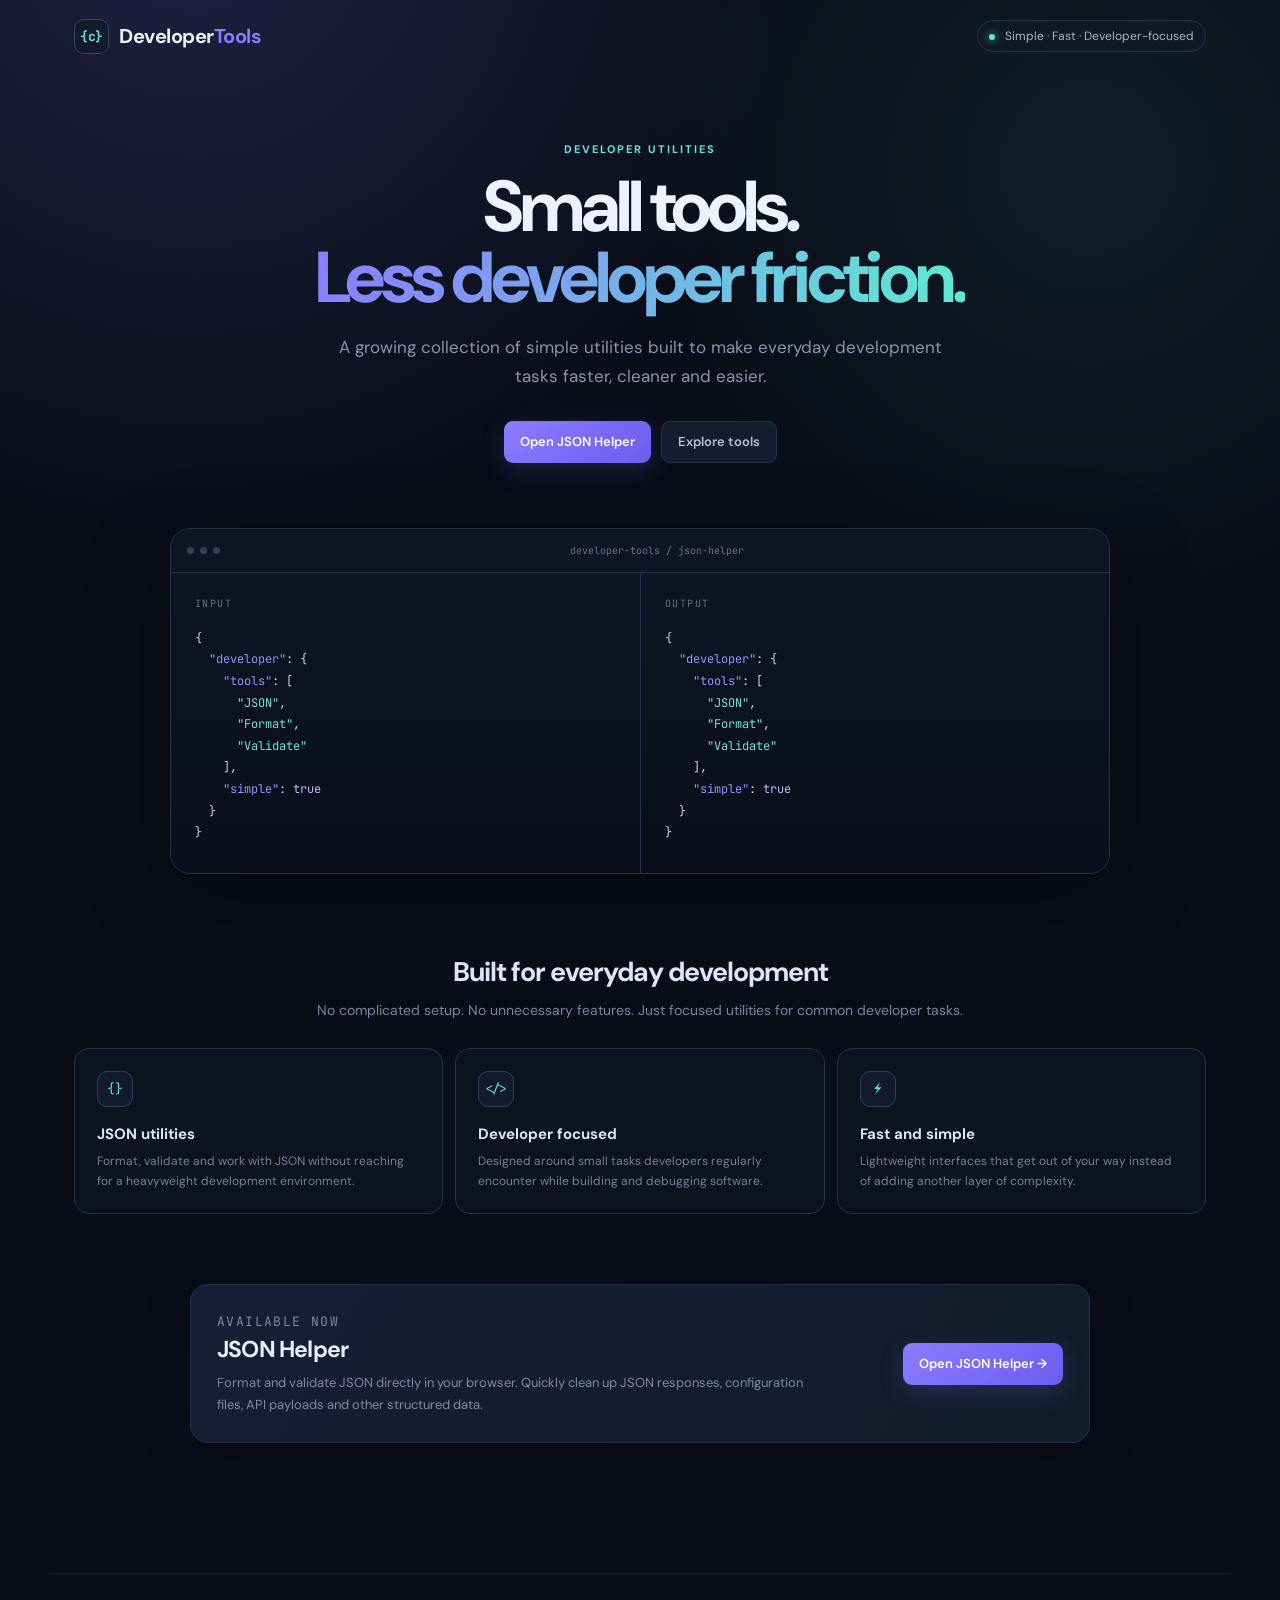
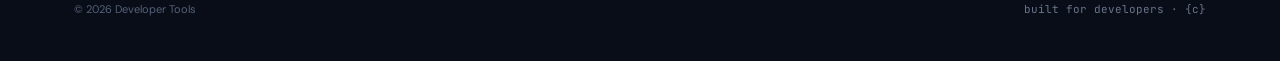
==== index.html @ 67ba83e6 "first commit for basic view with CTA to json helper" ====
<!DOCTYPE html>
<html lang="en">
<head>
  <meta charset="UTF-8">

  <meta name="viewport" content="width=device-width, initial-scale=1.0">

  <title>Developer Tools — Simple Tools for Developers</title>

  <meta
    name="description"
    content="A collection of simple, fast and privacy-friendly developer tools. Explore JSON Helper and other useful utilities."
  >

  <link rel="preconnect" href="https://fonts.googleapis.com">
  <link rel="preconnect" href="https://fonts.gstatic.com" crossorigin>

  <link
    href="https://fonts.googleapis.com/css2?family=DM+Sans:wght@400;500;600;700&family=JetBrains+Mono:wght@400;500&display=swap"
    rel="stylesheet"
  >

  <style>
    :root{
      --bg:#090d18;
      --surface:#111827;
      --surface2:#0d1423;
      --border:#263148;

      --text:#edf2ff;
      --muted:#8995ad;

      --accent:#8b7cff;
      --accent2:#5eead4;

      --shadow:0 24px 80px rgba(0,0,0,.34);
    }

    *{
      box-sizing:border-box;
    }

    html{
      scroll-behavior:smooth;
    }

    body{
      min-height:100vh;
      margin:0;

      background:
        radial-gradient(
          circle at 15% -5%,
          rgba(139,124,255,.18),
          transparent 30%
        ),
        radial-gradient(
          circle at 85% 10%,
          rgba(94,234,212,.08),
          transparent 24%
        ),
        var(--bg);

      color:var(--text);
      font-family:"DM Sans",system-ui,sans-serif;
    }

    a{
      color:inherit;
    }

    .site-header{
      height:72px;
      max-width:1180px;
      margin:auto;
      padding:0 24px;

      display:flex;
      align-items:center;
      justify-content:space-between;
    }

    .brand{
      display:flex;
      align-items:center;
      gap:10px;

      color:var(--text);
      text-decoration:none;

      font-weight:700;
      font-size:20px;
      letter-spacing:-.5px;
    }

    .brand-mark{
      width:35px;
      height:35px;

      display:grid;
      place-items:center;

      border:1px solid #3b4660;
      border-radius:10px;

      color:var(--accent2);
      background:#121a2b;

      font-family:"JetBrains Mono",monospace;
      font-size:13px;
    }

    .brand-accent{
      color:var(--accent);
    }

    .privacy-pill{
      font-size:12px;
      color:#a9b3c7;

      border:1px solid var(--border);
      border-radius:999px;

      padding:7px 11px;

      background:rgba(17,24,39,.6);
    }

    .dot{
      display:inline-block;

      width:6px;
      height:6px;

      background:var(--accent2);
      border-radius:50%;

      margin-right:7px;

      box-shadow:0 0 10px var(--accent2);
    }

    .container{
      max-width:1180px;
      margin:auto;
      padding:70px 24px 50px;
    }

    /* HERO */

    .hero{
      max-width:820px;
      margin:0 auto;
      text-align:center;
    }

    .eyebrow{
      margin:0 0 16px;

      color:var(--accent2);

      font-size:11px;
      font-weight:700;

      letter-spacing:2px;
      text-transform:uppercase;
    }

    h1{
      margin:0;

      font-size:clamp(42px,7vw,72px);
      line-height:.98;

      letter-spacing:-4px;
      font-weight:700;
    }

    h1 span{
      background:
        linear-gradient(
          100deg,
          var(--accent),
          var(--accent2)
        );

      -webkit-background-clip:text;
      background-clip:text;
      color:transparent;
    }

    .hero-copy{
      max-width:650px;
      margin:20px auto 0;

      color:var(--muted);

      font-size:17px;
      line-height:1.7;
    }

    .hero-actions{
      display:flex;
      justify-content:center;
      gap:10px;

      margin-top:30px;
    }

    .primary-btn,
    .secondary-btn{
      min-height:42px;

      display:inline-flex;
      align-items:center;
      justify-content:center;

      padding:0 16px;

      border-radius:9px;

      text-decoration:none;

      font-size:13px;
      font-weight:600;
    }

    .primary-btn{
      border:0;

      background:
        linear-gradient(
          135deg,
          var(--accent),
          #6e5cf0
        );

      color:#fff;

      box-shadow:
        0 8px 24px rgba(139,124,255,.18);

      transition:
        transform .15s ease,
        filter .15s ease;
    }

    .primary-btn:hover{
      filter:brightness(1.08);
      transform:translateY(-1px);
    }

    .secondary-btn{
      border:1px solid var(--border);
      background:#141d2f;
      color:#b8c1d3;
    }

    .secondary-btn:hover{
      background:#1a253a;
      color:var(--text);
    }

    /* TOOL PREVIEW */

    .preview{
      max-width:940px;
      margin:65px auto 0;

      background:rgba(17,24,39,.88);

      border:1px solid var(--border);
      border-radius:20px;

      overflow:hidden;

      box-shadow:var(--shadow);

      backdrop-filter:blur(12px);
    }

    .window-bar{
      height:44px;

      display:flex;
      align-items:center;

      padding:0 16px;

      border-bottom:1px solid var(--border);

      background:#0e1524;
    }

    .window-dots{
      display:flex;
      gap:6px;
    }

    .window-dots span{
      width:7px;
      height:7px;

      border-radius:50%;

      background:#344058;
    }

    .window-title{
      margin:auto;

      color:#67748d;

      font-family:"JetBrains Mono",monospace;
      font-size:10px;
    }

    .preview-body{
      display:grid;
      grid-template-columns:1fr 1fr;

      min-height:300px;
    }

    .code-panel{
      padding:24px;

      background:
        linear-gradient(
          180deg,
          rgba(13,20,35,.96),
          rgba(9,14,25,.96)
        );
    }

    .code-panel + .code-panel{
      border-left:1px solid var(--border);
    }

    .panel-label{
      margin-bottom:18px;

      color:#66738b;

      font-family:"JetBrains Mono",monospace;
      font-size:10px;

      text-transform:uppercase;
      letter-spacing:1.4px;
    }

    pre{
      margin:0;

      color:#cbd5e8;

      font-family:"JetBrains Mono",monospace;
      font-size:12px;
      line-height:1.8;

      white-space:pre-wrap;
    }

    .syntax-key{
      color:#9b8fff;
    }

    .syntax-string{
      color:#72e6d3;
    }

    .syntax-number{
      color:#c5baff;
    }

    /* FEATURES */

    .section-heading{
      max-width:700px;
      margin:80px auto 25px;

      text-align:center;
    }

    .section-heading h2{
      margin:0;

      color:#dfe6f5;

      font-size:27px;
      letter-spacing:-1px;
    }

    .section-heading p{
      margin:10px 0 0;

      color:#78859d;

      font-size:14px;
      line-height:1.7;
    }

    .features{
      display:grid;
      grid-template-columns:repeat(3,1fr);

      gap:12px;
    }

    .feature{
      padding:22px;

      border:1px solid var(--border);
      border-radius:15px;

      background:rgba(17,24,39,.48);

      transition:
        transform .15s ease,
        border-color .15s ease,
        background .15s ease;
    }

    .feature:hover{
      transform:translateY(-2px);

      border-color:#35425e;
      background:rgba(17,24,39,.7);
    }

    .feature-icon{
      width:36px;
      height:36px;

      display:grid;
      place-items:center;

      margin-bottom:17px;

      border:1px solid #33405b;
      border-radius:10px;

      color:var(--accent2);
      background:#121a2b;

      font-family:"JetBrains Mono",monospace;
      font-size:13px;
    }

    .feature h3{
      margin:0 0 7px;

      color:#dce4f6;

      font-size:15px;
    }

    .feature p{
      margin:0;

      color:#748198;

      font-size:12px;
      line-height:1.7;
    }

    /* TOOL CARD */

    .tool-section{
      max-width:900px;
      margin:70px auto 0;
    }

    .tool-card{
      display:grid;
      grid-template-columns:1fr auto;
      gap:25px;

      align-items:center;

      padding:26px;

      border:1px solid var(--border);
      border-radius:18px;

      background:
        linear-gradient(
          120deg,
          rgba(139,124,255,.08),
          rgba(94,234,212,.035)
        ),
        rgba(17,24,39,.75);

      box-shadow:0 15px 50px rgba(0,0,0,.18);
    }

    .tool-kicker{
      margin:0 0 8px;

      color:var(--accent2);

      font-family:"JetBrains Mono",monospace;
      font-size:10px;

      letter-spacing:1.4px;
      text-transform:uppercase;
    }

    .tool-card h2{
      margin:0 0 8px;

      color:#e8edfa;

      font-size:23px;
      letter-spacing:-.8px;
    }

    .tool-card p{
      max-width:600px;

      margin:0;

      color:#7e8aa2;

      font-size:13px;
      line-height:1.7;
    }

    .tool-link{
      white-space:nowrap;
    }

    /* FOOTER */

    .footer{
      max-width:1180px;

      margin:80px auto 0;
      padding:28px 24px 45px;

      display:flex;
      justify-content:space-between;

      border-top:1px solid #161f30;

      color:#56627a;

      font-size:11px;
    }

    .footer-code{
      color:#69758c;

      font-family:"JetBrains Mono",monospace;
    }

    /* MOBILE */

    @media(max-width:760px){

      .site-header{
        height:64px;
        padding:0 16px;
      }

      .privacy-pill{
        display:none;
      }

      .container{
        padding:48px 16px 30px;
      }

      h1{
        letter-spacing:-2.5px;
      }

      .hero-copy{
        font-size:15px;
      }

      .hero-actions{
        flex-direction:column;

        max-width:280px;

        margin-left:auto;
        margin-right:auto;
      }

      .preview{
        margin-top:45px;
      }

      .preview-body{
        grid-template-columns:1fr;
      }

      .code-panel + .code-panel{
        border-left:0;
        border-top:1px solid var(--border);
      }

      .features{
        grid-template-columns:1fr;
      }

      .tool-card{
        grid-template-columns:1fr;
      }

      .tool-link{
        width:100%;
      }

      .tool-link .primary-btn{
        width:100%;
      }

      .footer{
        padding:24px 16px;
        gap:10px;

        flex-direction:column;
      }
    }
  </style>
</head>

<body>

  <header class="site-header">

    <a class="brand" href="/">
      <span class="brand-mark">{c}</span>
      <span>Developer<span class="brand-accent">Tools</span></span>
    </a>

    <div class="privacy-pill">
      <span class="dot"></span>
      Simple · Fast · Developer-focused
    </div>

  </header>


  <main class="container">

    <!-- HERO -->

    <section class="hero">

      <p class="eyebrow">
        Developer utilities
      </p>

      <h1>
        Small tools.<br>
        <span>Less developer friction.</span>
      </h1>

      <p class="hero-copy">
        A growing collection of simple utilities built to make everyday
        development tasks faster, cleaner and easier.
      </p>

      <div class="hero-actions">

        <a
          class="primary-btn"
          href="/json-helper"
        >
          Open JSON Helper
        </a>

        <a
          class="secondary-btn"
          href="#tools"
        >
          Explore tools
        </a>

      </div>

    </section>


    <!-- VISUAL PREVIEW -->

    <section class="preview" aria-label="Developer tool preview">

      <div class="window-bar">

        <div class="window-dots">
          <span></span>
          <span></span>
          <span></span>
        </div>

        <div class="window-title">
          developer-tools / json-helper
        </div>

      </div>

      <div class="preview-body">

        <div class="code-panel">

          <div class="panel-label">
            Input
          </div>

          <pre>{
  <span class="syntax-key">"developer"</span>: {
    <span class="syntax-key">"tools"</span>: [
      <span class="syntax-string">"JSON"</span>,
      <span class="syntax-string">"Format"</span>,
      <span class="syntax-string">"Validate"</span>
    ],
    <span class="syntax-key">"simple"</span>: <span class="syntax-number">true</span>
  }
}</pre>

        </div>


        <div class="code-panel">

          <div class="panel-label">
            Output
          </div>

          <pre>{
  <span class="syntax-key">"developer"</span>: {
    <span class="syntax-key">"tools"</span>: [
      <span class="syntax-string">"JSON"</span>,
      <span class="syntax-string">"Format"</span>,
      <span class="syntax-string">"Validate"</span>
    ],
    <span class="syntax-key">"simple"</span>: <span class="syntax-number">true</span>
  }
}</pre>

        </div>

      </div>

    </section>


    <!-- FEATURES -->

    <section id="tools">

      <div class="section-heading">

        <h2>
          Built for everyday development
        </h2>

        <p>
          No complicated setup. No unnecessary features.
          Just focused utilities for common developer tasks.
        </p>

      </div>


      <div class="features">

        <article class="feature">

          <div class="feature-icon">
            {}
          </div>

          <h3>
            JSON utilities
          </h3>

          <p>
            Format, validate and work with JSON without reaching
            for a heavyweight development environment.
          </p>

        </article>


        <article class="feature">

          <div class="feature-icon">
            &lt;/&gt;
          </div>

          <h3>
            Developer focused
          </h3>

          <p>
            Designed around small tasks developers regularly
            encounter while building and debugging software.
          </p>

        </article>


        <article class="feature">

          <div class="feature-icon">
            ⚡
          </div>

          <h3>
            Fast and simple
          </h3>

          <p>
            Lightweight interfaces that get out of your way
            instead of adding another layer of complexity.
          </p>

        </article>

      </div>

    </section>


    <!-- JSON HELPER -->

    <section class="tool-section">

      <div class="tool-card">

        <div>

          <p class="tool-kicker">
            Available now
          </p>

          <h2>
            JSON Helper
          </h2>

          <p>
            Format and validate JSON directly in your browser.
            Quickly clean up JSON responses, configuration files,
            API payloads and other structured data.
          </p>

        </div>


        <div class="tool-link">

          <a
            class="primary-btn"
            href="/json-helper"
          >
            Open JSON Helper →
          </a>

        </div>

      </div>

    </section>

  </main>


  <footer class="footer">

    <span>
      © 2026 Developer Tools
    </span>

    <span class="footer-code">
      built for developers · {c}
    </span>

  </footer>

</body>
</html>
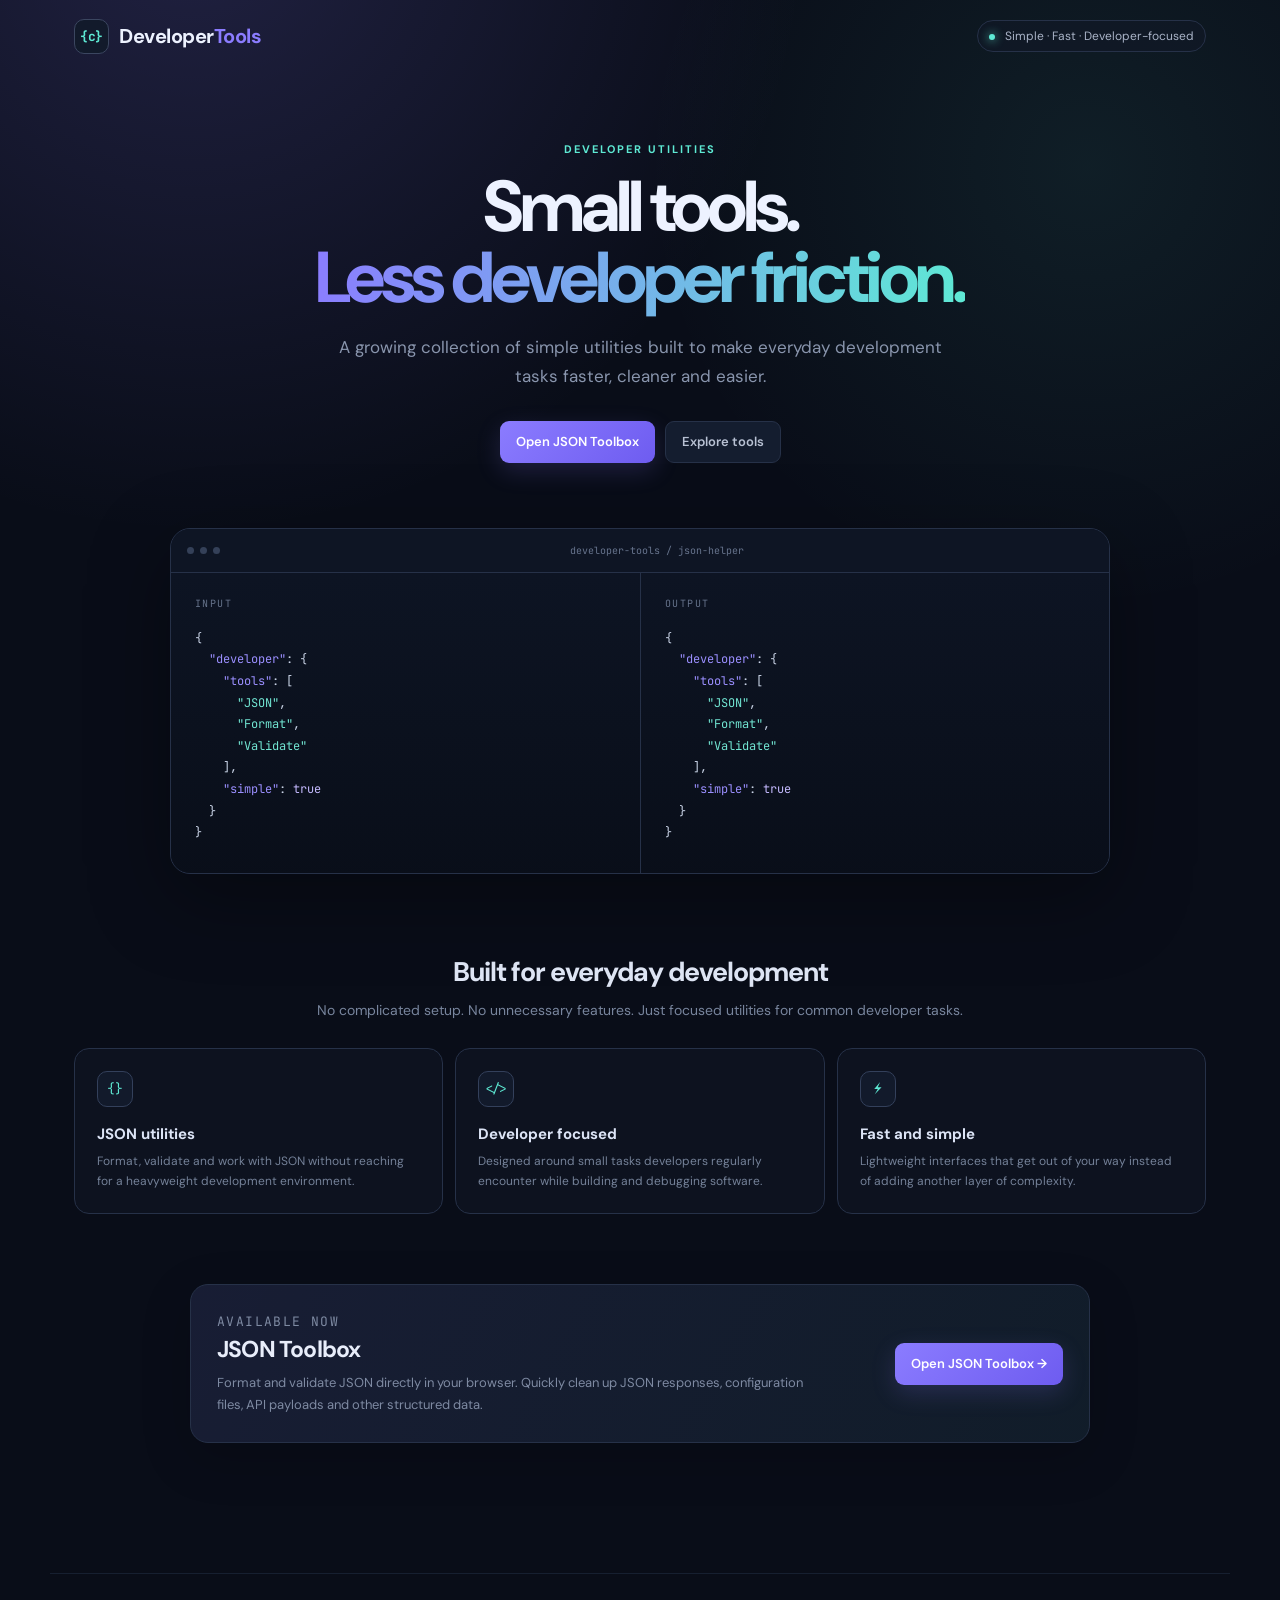
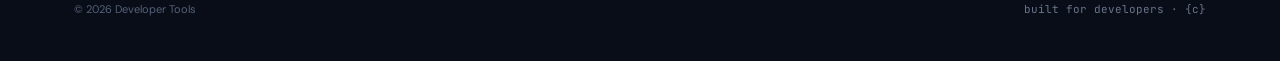
==== commit 77b065c5: "Fixed hyperlinks to json toolbox" ====
--- a/index.html
+++ b/index.html
@@ -9,7 +9,7 @@
 
   <meta
     name="description"
-    content="A collection of simple, fast and privacy-friendly developer tools. Explore JSON Helper and other useful utilities."
+    content="A collection of simple, fast and privacy-friendly developer tools. Explore JSON Toolbox and other useful utilities."
   >
 
   <link rel="preconnect" href="https://fonts.googleapis.com">
@@ -668,9 +668,9 @@
 
         <a
           class="primary-btn"
-          href="/json-helper"
+          href="/json-toolbox/"
         >
-          Open JSON Helper
+          Open JSON Toolbox
         </a>
 
         <a
@@ -827,7 +827,7 @@
     </section>
 
 
-    <!-- JSON HELPER -->
+    <!-- JSON Toolbox -->
 
     <section class="tool-section">
 
@@ -840,7 +840,7 @@
           </p>
 
           <h2>
-            JSON Helper
+            JSON Toolbox
           </h2>
 
           <p>
@@ -856,9 +856,9 @@
 
           <a
             class="primary-btn"
-            href="/json-helper"
+            href="/json-toolbox/"
           >
-            Open JSON Helper →
+            Open JSON Toolbox →
           </a>
 
         </div>
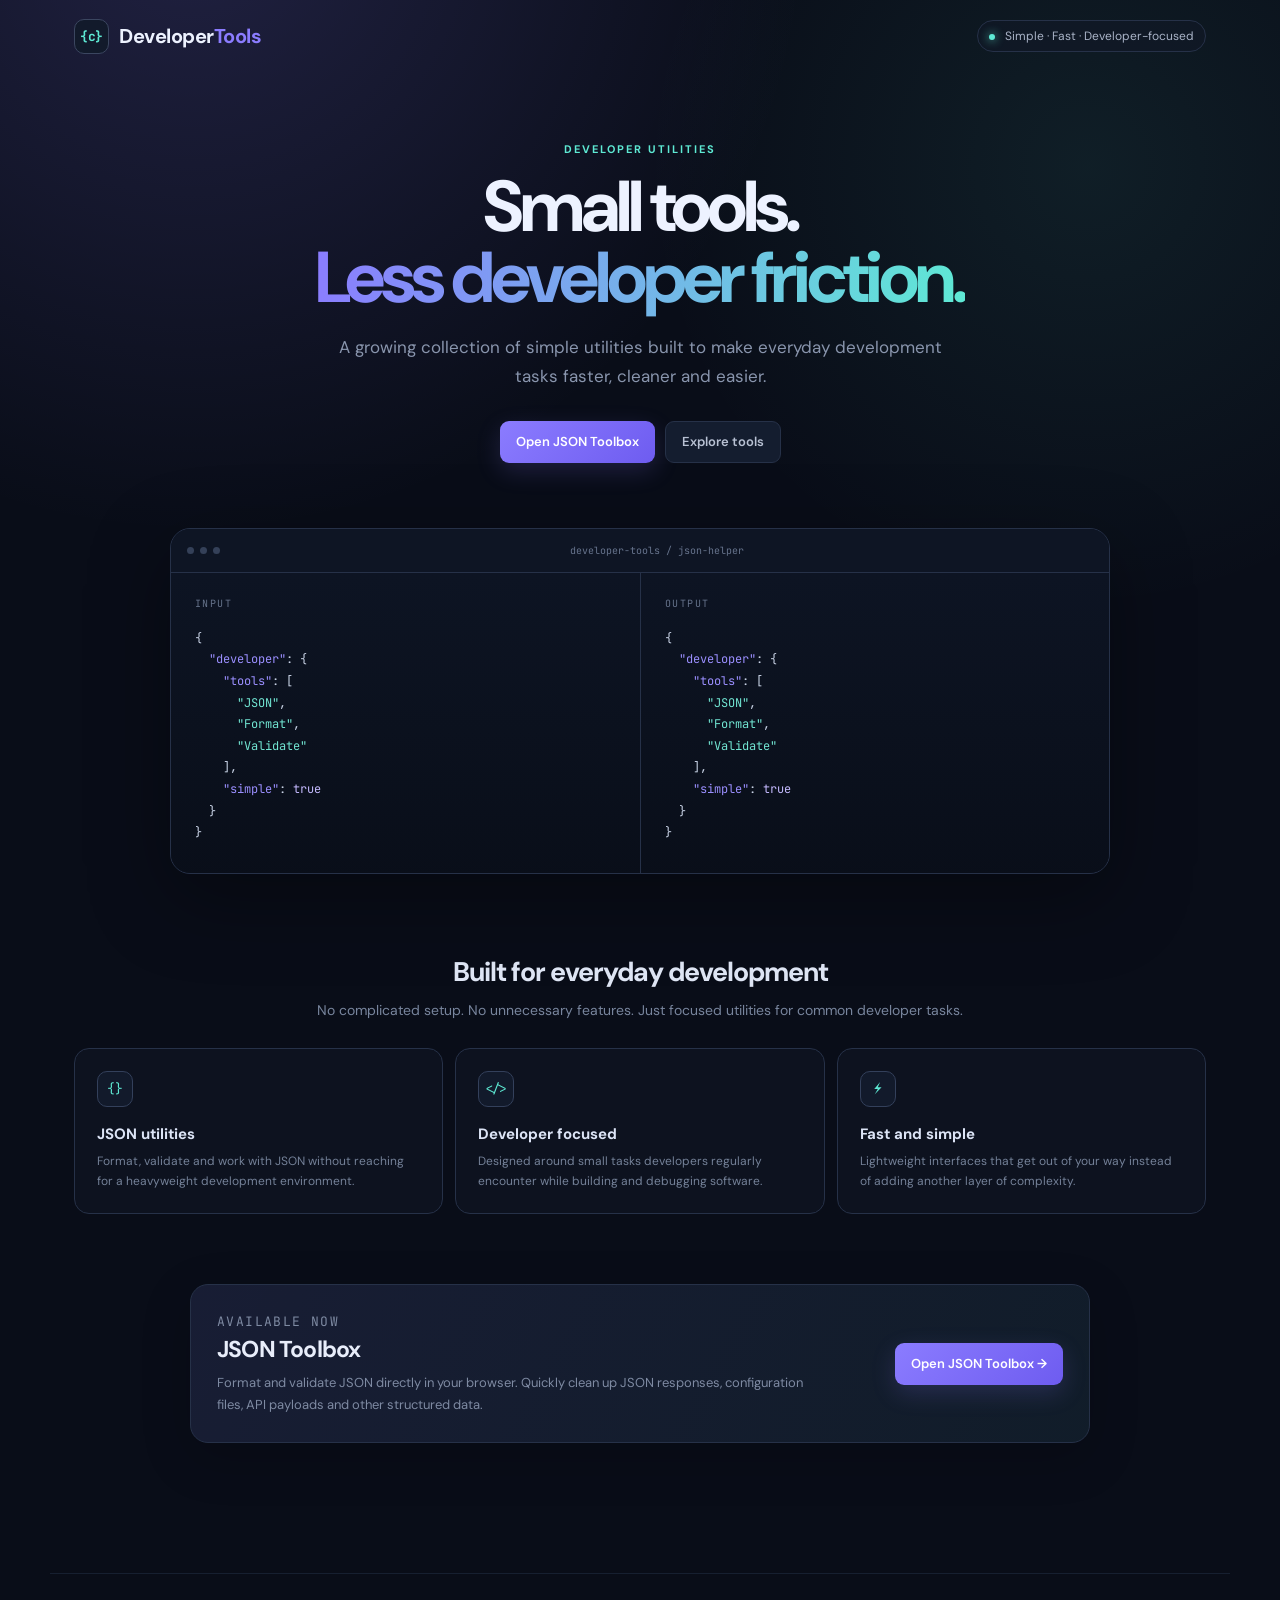
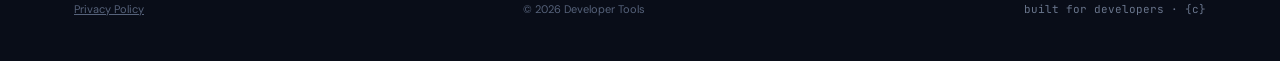
==== commit c0b798e5: "Added hyperlink to privacy policy" ====
--- a/index.html
+++ b/index.html
@@ -873,6 +873,10 @@
   <footer class="footer">
 
     <span>
+     <a href="privacy.html">Privacy Policy</a>
+    </span>
+
+    <span>
       © 2026 Developer Tools
     </span>
 
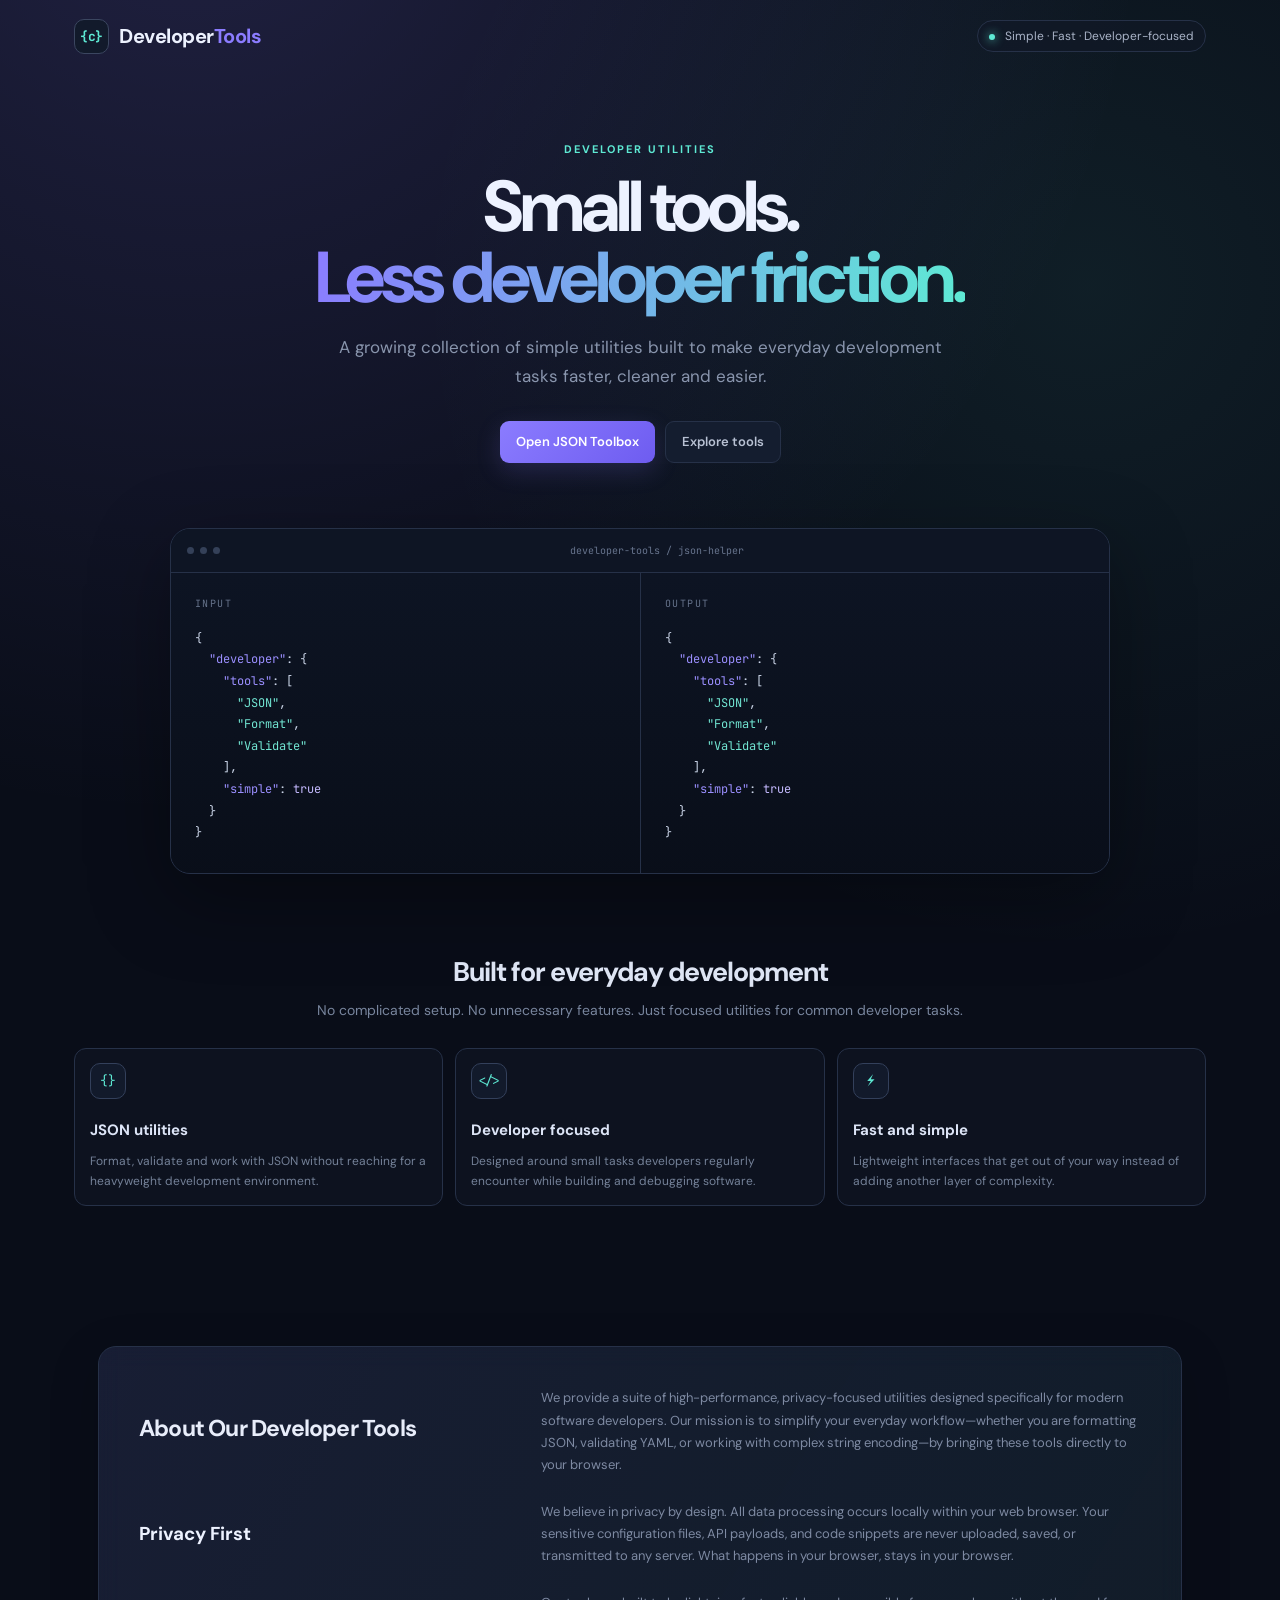
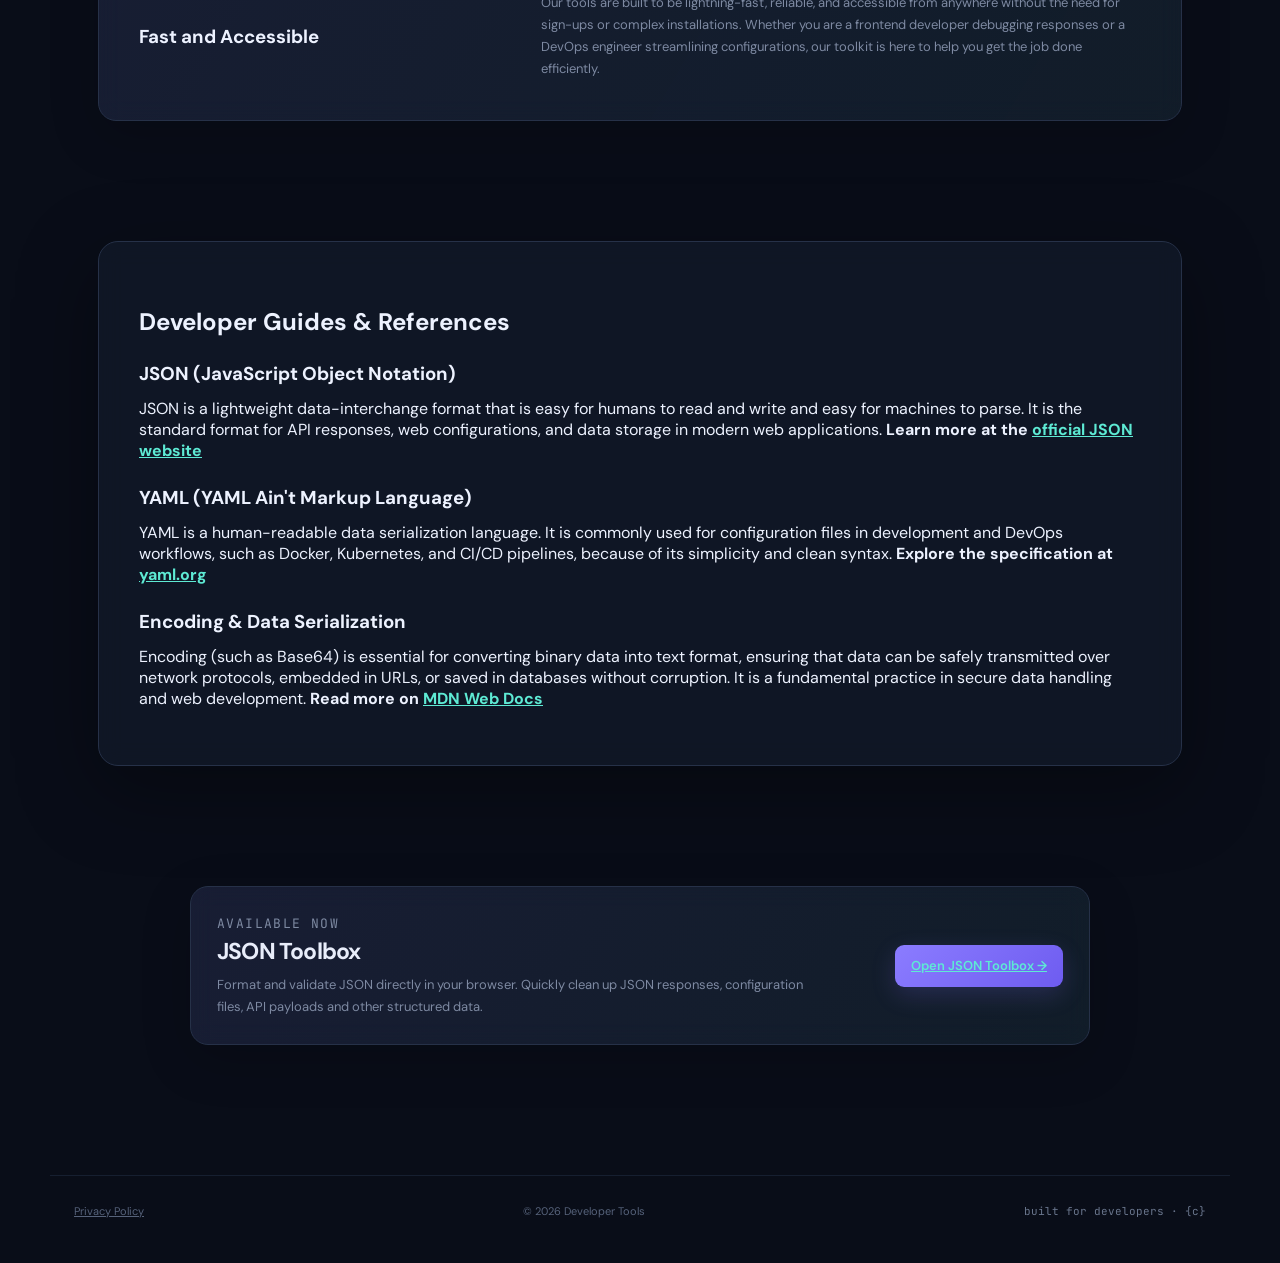
==== commit 32f98410: "Added contents for seo, ads and removed inline styling in index.html" ====
--- a/index.html
+++ b/index.html
@@ -4,14 +4,16 @@
   <meta charset="UTF-8">
 
   <meta name="viewport" content="width=device-width, initial-scale=1.0">
-
+  <meta name="google-site-verification" content="wK2VO8M2ExVFWTaGRNxFOr9ng3STpqkDuMa8l0asKkA" />
+  <!-- Google AdSense -->
+  <script async src="https://pagead2.googlesyndication.com/pagead/js/adsbygoogle.js?client=ca-pub-XXXXXXXXXXXXXXXX" crossorigin="anonymous"></script>
   <title>Developer Tools — Simple Tools for Developers</title>
 
   <meta
     name="description"
     content="A collection of simple, fast and privacy-friendly developer tools. Explore JSON Toolbox and other useful utilities."
   >
-
+  <link rel="icon" href="favicon.svg" type="image/svg+xml">
   <link rel="preconnect" href="https://fonts.googleapis.com">
   <link rel="preconnect" href="https://fonts.gstatic.com" crossorigin>
 
@@ -20,611 +22,7 @@
     rel="stylesheet"
   >
 
-  <style>
-    :root{
-      --bg:#090d18;
-      --surface:#111827;
-      --surface2:#0d1423;
-      --border:#263148;
-
-      --text:#edf2ff;
-      --muted:#8995ad;
-
-      --accent:#8b7cff;
-      --accent2:#5eead4;
-
-      --shadow:0 24px 80px rgba(0,0,0,.34);
-    }
-
-    *{
-      box-sizing:border-box;
-    }
-
-    html{
-      scroll-behavior:smooth;
-    }
-
-    body{
-      min-height:100vh;
-      margin:0;
-
-      background:
-        radial-gradient(
-          circle at 15% -5%,
-          rgba(139,124,255,.18),
-          transparent 30%
-        ),
-        radial-gradient(
-          circle at 85% 10%,
-          rgba(94,234,212,.08),
-          transparent 24%
-        ),
-        var(--bg);
-
-      color:var(--text);
-      font-family:"DM Sans",system-ui,sans-serif;
-    }
-
-    a{
-      color:inherit;
-    }
-
-    .site-header{
-      height:72px;
-      max-width:1180px;
-      margin:auto;
-      padding:0 24px;
-
-      display:flex;
-      align-items:center;
-      justify-content:space-between;
-    }
-
-    .brand{
-      display:flex;
-      align-items:center;
-      gap:10px;
-
-      color:var(--text);
-      text-decoration:none;
-
-      font-weight:700;
-      font-size:20px;
-      letter-spacing:-.5px;
-    }
-
-    .brand-mark{
-      width:35px;
-      height:35px;
-
-      display:grid;
-      place-items:center;
-
-      border:1px solid #3b4660;
-      border-radius:10px;
-
-      color:var(--accent2);
-      background:#121a2b;
-
-      font-family:"JetBrains Mono",monospace;
-      font-size:13px;
-    }
-
-    .brand-accent{
-      color:var(--accent);
-    }
-
-    .privacy-pill{
-      font-size:12px;
-      color:#a9b3c7;
-
-      border:1px solid var(--border);
-      border-radius:999px;
-
-      padding:7px 11px;
-
-      background:rgba(17,24,39,.6);
-    }
-
-    .dot{
-      display:inline-block;
-
-      width:6px;
-      height:6px;
-
-      background:var(--accent2);
-      border-radius:50%;
-
-      margin-right:7px;
-
-      box-shadow:0 0 10px var(--accent2);
-    }
-
-    .container{
-      max-width:1180px;
-      margin:auto;
-      padding:70px 24px 50px;
-    }
-
-    /* HERO */
-
-    .hero{
-      max-width:820px;
-      margin:0 auto;
-      text-align:center;
-    }
-
-    .eyebrow{
-      margin:0 0 16px;
-
-      color:var(--accent2);
-
-      font-size:11px;
-      font-weight:700;
-
-      letter-spacing:2px;
-      text-transform:uppercase;
-    }
-
-    h1{
-      margin:0;
-
-      font-size:clamp(42px,7vw,72px);
-      line-height:.98;
-
-      letter-spacing:-4px;
-      font-weight:700;
-    }
-
-    h1 span{
-      background:
-        linear-gradient(
-          100deg,
-          var(--accent),
-          var(--accent2)
-        );
-
-      -webkit-background-clip:text;
-      background-clip:text;
-      color:transparent;
-    }
-
-    .hero-copy{
-      max-width:650px;
-      margin:20px auto 0;
-
-      color:var(--muted);
-
-      font-size:17px;
-      line-height:1.7;
-    }
-
-    .hero-actions{
-      display:flex;
-      justify-content:center;
-      gap:10px;
-
-      margin-top:30px;
-    }
-
-    .primary-btn,
-    .secondary-btn{
-      min-height:42px;
-
-      display:inline-flex;
-      align-items:center;
-      justify-content:center;
-
-      padding:0 16px;
-
-      border-radius:9px;
-
-      text-decoration:none;
-
-      font-size:13px;
-      font-weight:600;
-    }
-
-    .primary-btn{
-      border:0;
-
-      background:
-        linear-gradient(
-          135deg,
-          var(--accent),
-          #6e5cf0
-        );
-
-      color:#fff;
-
-      box-shadow:
-        0 8px 24px rgba(139,124,255,.18);
-
-      transition:
-        transform .15s ease,
-        filter .15s ease;
-    }
-
-    .primary-btn:hover{
-      filter:brightness(1.08);
-      transform:translateY(-1px);
-    }
-
-    .secondary-btn{
-      border:1px solid var(--border);
-      background:#141d2f;
-      color:#b8c1d3;
-    }
-
-    .secondary-btn:hover{
-      background:#1a253a;
-      color:var(--text);
-    }
-
-    /* TOOL PREVIEW */
-
-    .preview{
-      max-width:940px;
-      margin:65px auto 0;
-
-      background:rgba(17,24,39,.88);
-
-      border:1px solid var(--border);
-      border-radius:20px;
-
-      overflow:hidden;
-
-      box-shadow:var(--shadow);
-
-      backdrop-filter:blur(12px);
-    }
-
-    .window-bar{
-      height:44px;
-
-      display:flex;
-      align-items:center;
-
-      padding:0 16px;
-
-      border-bottom:1px solid var(--border);
-
-      background:#0e1524;
-    }
-
-    .window-dots{
-      display:flex;
-      gap:6px;
-    }
-
-    .window-dots span{
-      width:7px;
-      height:7px;
-
-      border-radius:50%;
-
-      background:#344058;
-    }
-
-    .window-title{
-      margin:auto;
-
-      color:#67748d;
-
-      font-family:"JetBrains Mono",monospace;
-      font-size:10px;
-    }
-
-    .preview-body{
-      display:grid;
-      grid-template-columns:1fr 1fr;
-
-      min-height:300px;
-    }
-
-    .code-panel{
-      padding:24px;
-
-      background:
-        linear-gradient(
-          180deg,
-          rgba(13,20,35,.96),
-          rgba(9,14,25,.96)
-        );
-    }
-
-    .code-panel + .code-panel{
-      border-left:1px solid var(--border);
-    }
-
-    .panel-label{
-      margin-bottom:18px;
-
-      color:#66738b;
-
-      font-family:"JetBrains Mono",monospace;
-      font-size:10px;
-
-      text-transform:uppercase;
-      letter-spacing:1.4px;
-    }
-
-    pre{
-      margin:0;
-
-      color:#cbd5e8;
-
-      font-family:"JetBrains Mono",monospace;
-      font-size:12px;
-      line-height:1.8;
-
-      white-space:pre-wrap;
-    }
-
-    .syntax-key{
-      color:#9b8fff;
-    }
-
-    .syntax-string{
-      color:#72e6d3;
-    }
-
-    .syntax-number{
-      color:#c5baff;
-    }
-
-    /* FEATURES */
-
-    .section-heading{
-      max-width:700px;
-      margin:80px auto 25px;
-
-      text-align:center;
-    }
-
-    .section-heading h2{
-      margin:0;
-
-      color:#dfe6f5;
-
-      font-size:27px;
-      letter-spacing:-1px;
-    }
-
-    .section-heading p{
-      margin:10px 0 0;
-
-      color:#78859d;
-
-      font-size:14px;
-      line-height:1.7;
-    }
-
-    .features{
-      display:grid;
-      grid-template-columns:repeat(3,1fr);
-
-      gap:12px;
-    }
-
-    .feature{
-      padding:22px;
-
-      border:1px solid var(--border);
-      border-radius:15px;
-
-      background:rgba(17,24,39,.48);
-
-      transition:
-        transform .15s ease,
-        border-color .15s ease,
-        background .15s ease;
-    }
-
-    .feature:hover{
-      transform:translateY(-2px);
-
-      border-color:#35425e;
-      background:rgba(17,24,39,.7);
-    }
-
-    .feature-icon{
-      width:36px;
-      height:36px;
-
-      display:grid;
-      place-items:center;
-
-      margin-bottom:17px;
-
-      border:1px solid #33405b;
-      border-radius:10px;
-
-      color:var(--accent2);
-      background:#121a2b;
-
-      font-family:"JetBrains Mono",monospace;
-      font-size:13px;
-    }
-
-    .feature h3{
-      margin:0 0 7px;
-
-      color:#dce4f6;
-
-      font-size:15px;
-    }
-
-    .feature p{
-      margin:0;
-
-      color:#748198;
-
-      font-size:12px;
-      line-height:1.7;
-    }
-
-    /* TOOL CARD */
-
-    .tool-section{
-      max-width:900px;
-      margin:70px auto 0;
-    }
-
-    .tool-card{
-      display:grid;
-      grid-template-columns:1fr auto;
-      gap:25px;
-
-      align-items:center;
-
-      padding:26px;
-
-      border:1px solid var(--border);
-      border-radius:18px;
-
-      background:
-        linear-gradient(
-          120deg,
-          rgba(139,124,255,.08),
-          rgba(94,234,212,.035)
-        ),
-        rgba(17,24,39,.75);
-
-      box-shadow:0 15px 50px rgba(0,0,0,.18);
-    }
-
-    .tool-kicker{
-      margin:0 0 8px;
-
-      color:var(--accent2);
-
-      font-family:"JetBrains Mono",monospace;
-      font-size:10px;
-
-      letter-spacing:1.4px;
-      text-transform:uppercase;
-    }
-
-    .tool-card h2{
-      margin:0 0 8px;
-
-      color:#e8edfa;
-
-      font-size:23px;
-      letter-spacing:-.8px;
-    }
-
-    .tool-card p{
-      max-width:600px;
-
-      margin:0;
-
-      color:#7e8aa2;
-
-      font-size:13px;
-      line-height:1.7;
-    }
-
-    .tool-link{
-      white-space:nowrap;
-    }
-
-    /* FOOTER */
-
-    .footer{
-      max-width:1180px;
-
-      margin:80px auto 0;
-      padding:28px 24px 45px;
-
-      display:flex;
-      justify-content:space-between;
-
-      border-top:1px solid #161f30;
-
-      color:#56627a;
-
-      font-size:11px;
-    }
-
-    .footer-code{
-      color:#69758c;
-
-      font-family:"JetBrains Mono",monospace;
-    }
-
-    /* MOBILE */
-
-    @media(max-width:760px){
-
-      .site-header{
-        height:64px;
-        padding:0 16px;
-      }
-
-      .privacy-pill{
-        display:none;
-      }
-
-      .container{
-        padding:48px 16px 30px;
-      }
-
-      h1{
-        letter-spacing:-2.5px;
-      }
-
-      .hero-copy{
-        font-size:15px;
-      }
-
-      .hero-actions{
-        flex-direction:column;
-
-        max-width:280px;
-
-        margin-left:auto;
-        margin-right:auto;
-      }
-
-      .preview{
-        margin-top:45px;
-      }
-
-      .preview-body{
-        grid-template-columns:1fr;
-      }
-
-      .code-panel + .code-panel{
-        border-left:0;
-        border-top:1px solid var(--border);
-      }
-
-      .features{
-        grid-template-columns:1fr;
-      }
-
-      .tool-card{
-        grid-template-columns:1fr;
-      }
-
-      .tool-link{
-        width:100%;
-      }
-
-      .tool-link .primary-btn{
-        width:100%;
-      }
-
-      .footer{
-        padding:24px 16px;
-        gap:10px;
-
-        flex-direction:column;
-      }
-    }
-  </style>
+  <link rel="stylesheet" href="styles.css">
 </head>
 
 <body>
@@ -826,6 +224,52 @@
 
     </section>
 
+    <section class="container">
+      <div class="tool-card" style="padding: 40px;">
+        <h2>About Our Developer Tools</h2>
+        <p>
+          We provide a suite of high-performance, privacy-focused utilities designed specifically for modern software developers. Our mission is to simplify your everyday workflow—whether you are formatting JSON, validating YAML, or working with complex string encoding—by bringing these tools directly to your browser.
+        </p>
+        
+        <h3>Privacy First</h3>
+        <p>
+          We believe in privacy by design. All data processing occurs locally within your web browser. Your sensitive configuration files, API payloads, and code snippets are never uploaded, saved, or transmitted to any server. What happens in your browser, stays in your browser.
+        </p>
+
+        <h3>Fast and Accessible</h3>
+        <p>
+          Our tools are built to be lightning-fast, reliable, and accessible from anywhere without the need for sign-ups or complex installations. Whether you are a frontend developer debugging responses or a DevOps engineer streamlining configurations, our toolkit is here to help you get the job done efficiently.
+        </p>
+      </div>
+    </section>
+    <!-- GUIDES SECTION -->
+    <section class="container">
+      <div class="guide-card guides-section">
+        <h2>Developer Guides & References</h2>
+        <p>
+          <h3>JSON (JavaScript Object Notation)</h3>
+          JSON is a lightweight data-interchange format that is easy for humans to read and write and easy for machines to parse. It is the standard format for API responses, web configurations, and data storage in modern web applications.
+          <strong>Learn more at the <a href="https://www.json.org/" target="_blank" rel="noopener noreferrer">official JSON website</a></strong>
+        </p>
+        <p>
+          <h3>YAML (YAML Ain't Markup Language)</h3>
+          YAML is a human-readable data serialization language. It is commonly used for configuration files in development and DevOps workflows, such as Docker, Kubernetes, and CI/CD pipelines, because of its simplicity and clean syntax.
+          <strong>Explore the specification at <a href="https://yaml.org/" target="_blank" rel="noopener noreferrer">yaml.org</a></strong>
+        </p>
+
+        <p>
+          <h3>Encoding & Data Serialization</h3>
+          Encoding (such as Base64) is essential for converting binary data into text format, ensuring that data can be safely transmitted over network protocols, embedded in URLs, or saved in databases without corruption. It is a fundamental practice in secure data handling and web development.
+          <strong>Read more on <a href="https://developer.mozilla.org/en-US/docs/Glossary/Base64" target="_blank" rel="noopener noreferrer">MDN Web Docs</a></strong>
+        </p>
+      </div>
+    </section>
+
+
+    <!-- CATEGORY TABS -->
+    <!-- (REMOVED) -->
+
+
 
     <!-- JSON Toolbox -->
 
--- a/styles.css
+++ b/styles.css
@@ -0,0 +1,859 @@
+@import url('https://fonts.googleapis.com/css2?family=DM+Sans:wght@400;500;600;700&family=JetBrains+Mono:wght@400;500&display=swap');
+
+:root{
+  --bg:#090d18;--surface:#111827;--surface2:#0d1423;--border:#263148;
+  --text:#edf2ff;--muted:#8995ad;--accent:#8b7cff;--accent2:#5eead4;
+  --danger:#fb7185;--shadow:0 24px 80px rgba(0,0,0,.34);
+}
+*{box-sizing:border-box}
+html{scroll-behavior:smooth}
+body{min-height:100vh;background:
+ radial-gradient(circle at 15% -5%,rgba(139,124,255,.18),transparent 30%),
+ radial-gradient(circle at 85% 10%,rgba(94,234,212,.08),transparent 24%),
+ var(--bg);font-family:"DM Sans",system-ui,sans-serif}
+button,textarea{font:inherit}
+button{cursor:pointer}
+.site-header{height:72px;max-width:1180px;margin:auto;padding:0 24px;display:flex;align-items:center;justify-content:space-between}
+.brand{display:flex;align-items:center;gap:10px;color:var(--text);text-decoration:none;font-weight:700;font-size:20px;letter-spacing:-.5px}
+.brand-mark{width:35px;height:35px;border:1px solid #3b4660;border-radius:10px;display:grid;place-items:center;color:var(--accent2);font-family:"JetBrains Mono";font-size:13px;background:#121a2b}
+.brand-accent{color:var(--accent)}
+.privacy-pill{font-size:12px;color:#a9b3c7;border:1px solid var(--border);border-radius:999px;padding:7px 11px;background:rgba(17,24,39,.6)}
+.dot{display:inline-block;width:6px;height:6px;background:var(--accent2);border-radius:50%;margin-right:7px;box-shadow:0 0 10px var(--accent2)}
+.container{max-width:1180px;margin:auto;padding:50px 24px 30px}
+.hero{text-align:center;margin-bottom:48px}
+.eyebrow{font-size:14px;letter-spacing:2px;color:var(--accent2);font-weight:700;margin:0 0 14px}
+h1{font-size:clamp(42px,5vw,60px);line-height:1.1;letter-spacing:-2px;margin:0;font-weight:700}
+h1 span{background:linear-gradient(100deg,var(--accent),var(--accent2));-webkit-background-clip:text;background-clip:text;color:transparent}
+.hero-copy{color:var(--muted);font-size:20px;line-height:1.6;margin:16px 0 0}
+.tool-card {
+  background: rgba(17,24,39,.88);
+  border: 1px solid var(--border);
+  border-radius: 20px;
+  box-shadow: var(--shadow);
+  overflow: hidden;
+  backdrop-filter: blur(12px);
+  text-align: left; /* Ensure text is left-aligned */
+}
+.tool-card h2, .tool-card h3 {
+  text-align: left; /* Ensure headers are left-aligned */
+}
+.tool-card a {
+  color: var(--accent2);
+  text-decoration: underline;
+}
+.tool-card a:hover {
+  text-decoration: none;
+}
+.toolbar,.bottom-bar{display:flex;align-items:center;justify-content:space-between;padding:12px 16px;border-bottom:1px solid var(--border)}
+.toolbar{color:var(--muted);font-size:12px}
+.toolbar-actions{display:flex;gap:8px}
+.ghost-btn,.secondary-btn,.primary-btn{border:1px solid var(--border);background:#141d2f;color:#b8c1d3;border-radius:9px;padding:8px 12px;font-size:12px;font-weight:600}
+.ghost-btn:hover,.secondary-btn:hover{background:#1a253a;color:var(--text)}
+.workspace{display:grid;grid-template-columns:minmax(0,1fr) 38px minmax(0,1fr);min-height:430px;background:var(--surface2)}
+.editor-wrap{min-width:0}
+.output-wrap{border-left:1px solid var(--border)}
+.swap-col{display:grid;place-items:center;color:#56627a;font-size:20px}
+.panel-head{height:38px;display:flex;align-items:center;justify-content:space-between;padding:0 16px;border-bottom:1px solid var(--border);color:#aab5c9;font-size:11px;text-transform:uppercase;letter-spacing:1.2px;font-weight:700}
+.counter{font-weight:500;letter-spacing:0;text-transform:none;color:#5f6b83}
+.status{font-size:10px;color:var(--accent2);border:1px solid #23454a;padding:3px 7px;border-radius:999px;text-transform:none;letter-spacing:0}
+textarea{width:100%;height:392px;display:block;resize:none;border:0;outline:0;background:transparent;color:#dce4f6;padding:18px 18px;font-family:"JetBrains Mono",ui-monospace,monospace;font-size:13px;line-height:1.7;tab-size:2}
+#input::selection,#output::selection{background:#4c467a}
+#output{color:#c4cdfd}
+.message{font-size:12px;color:var(--muted);min-height:18px}
+.message.error{color:var(--danger)}
+.primary-btn{border:0;background:linear-gradient(135deg,var(--accent),#6e5cf0);color:white;padding:9px 14px;box-shadow:0 8px 24px rgba(139,124,255,.18)}
+.primary-btn:hover{filter:brightness(1.08);transform:translateY(-1px)}
+.primary-btn span{opacity:.55;margin-left:7px;font-size:10px}
+.features{display:grid;grid-template-columns:repeat(4,1fr);gap:12px;margin:18px 0 70px}
+.features article{border:1px solid var(--border);background:rgba(17,24,39,.48);border-radius:12px;padding:14px 15px;display:flex;flex-direction:column;gap:4px}
+.features strong{font-size:12px;color:#cbd5e8}.features span{font-size:11px;color:#6f7b93}
+.seo-copy{max-width:800px;margin:auto;color:#78859d;font-size:14px;line-height:1.8}
+.seo-copy h2{color:#d9e1f1;font-size:24px;letter-spacing:-.7px}
+.seo-copy strong{color:#aeb9cf}
+.footer{max-width:1180px;margin:auto;padding:28px 24px 45px;display:flex;justify-content:space-between;color:#56627a;font-size:11px;border-top:1px solid #161f30}
+@media(max-width:760px){
+ .site-header{height:64px;padding:0 16px}.privacy-pill{display:none}.container{padding:34px 12px 20px}
+ h1{letter-spacing:-2px}.hero-copy{font-size:15px}.tabs{overflow:auto}.tab{white-space:nowrap;padding:11px 14px}
+ .toolbar{gap:10px}.toolbar-left{max-width:55%}.workspace{grid-template-columns:1fr;min-height:0}
+ .swap-col{display:none}.output-wrap{border-left:0;border-top:1px solid var(--border)}
+ textarea{height:300px}.features{grid-template-columns:1fr 1fr;margin-bottom:48px}
+ .bottom-bar{gap:12px;align-items:flex-end}.bottom-bar .message{flex:1}.primary-btn span{display:none}
+ .footer{padding:24px 16px;gap:10px;flex-direction:column}
+}
+
+/* ─────────────────────────────
+   404 Page
+   ───────────────────────────── */
+
+.error-page{
+  min-height:calc(100vh - 72px);
+  display:grid;
+  place-items:center;
+  padding:50px 24px 70px;
+}
+
+.error-container{
+  width:100%;
+  max-width:680px;
+  text-align:center;
+}
+
+.error-mark{
+  width:52px;
+  height:52px;
+  margin:0 auto 28px;
+  display:grid;
+  place-items:center;
+
+  border:1px solid #3b4660;
+  border-radius:14px;
+
+  color:var(--accent2);
+  background:#121a2b;
+
+  font-family:"JetBrains Mono",ui-monospace,monospace;
+  font-size:15px;
+  font-weight:500;
+
+  box-shadow:0 12px 35px rgba(0,0,0,.2);
+}
+
+.error-code{
+  margin:0;
+
+  font-family:"JetBrains Mono",ui-monospace,monospace;
+  font-size:clamp(76px,14vw,150px);
+  line-height:.9;
+  font-weight:500;
+  letter-spacing:-9px;
+
+  background:linear-gradient(
+    100deg,
+    var(--accent),
+    var(--accent2)
+  );
+  -webkit-background-clip:text;
+  background-clip:text;
+  color:transparent;
+}
+
+.error-title{
+  margin:28px 0 10px;
+  color:var(--text);
+  font-size:clamp(25px,4vw,34px);
+  line-height:1.2;
+  letter-spacing:-1px;
+  font-weight:700;
+}
+
+.error-copy{
+  max-width:500px;
+  margin:0 auto;
+
+  color:var(--muted);
+  font-size:15px;
+  line-height:1.7;
+}
+
+.error-actions{
+  display:flex;
+  justify-content:center;
+  gap:9px;
+  margin-top:28px;
+}
+
+.error-actions .primary-btn,
+.error-actions .secondary-btn{
+  text-decoration:none;
+  display:inline-flex;
+  align-items:center;
+  justify-content:center;
+  min-height:40px;
+}
+
+.error-footer{
+  margin:34px 0 0;
+
+  color:#56627a;
+  font-family:"JetBrains Mono",ui-monospace,monospace;
+  font-size:10px;
+}
+
+@media(max-width:760px){
+  .error-page{
+    min-height:calc(100vh - 64px);
+    padding:34px 16px 50px;
+  }
+
+  .error-mark{
+    width:46px;
+    height:46px;
+    margin-bottom:24px;
+  }
+
+  .error-code{
+    font-size:clamp(72px,22vw,110px);
+    letter-spacing:-6px;
+  }
+
+  .error-title{
+    margin-top:22px;
+  }
+
+  .error-copy{
+    font-size:14px;
+  }
+
+  .error-actions{
+    flex-direction:column;
+    max-width:280px;
+    margin-left:auto;
+    margin-right:auto;
+  }
+
+  .error-actions .primary-btn,
+  .error-actions .secondary-btn{
+    width:100%;
+  }
+}
+
+.guide-card {
+  background: rgba(17,24,39,.88);
+  border: 1px solid var(--border);
+  border-radius: 20px;
+  overflow: hidden;
+  box-shadow: var(--shadow);
+  backdrop-filter: blur(12px);
+  text-align: left; /* Ensure text is left-aligned */
+}
+
+.guides-section {
+  padding: 40px;
+  text-align: left;
+}
+
+.guides-section h2,
+.guides-section h3,
+.guides-section p {
+  text-align: left;
+  display: block;
+  width: 100%;
+}
+
+.guides-section h2,
+.guides-section h3 {
+  margin-top: 24px;
+  margin-bottom: 12px;
+}
+.guides-section a {
+  color: var(--accent2);
+  text-decoration: underline;
+}
+
+.guides-section a:hover {
+  text-decoration: none;
+}
+
+    :root{
+      --bg:#090d18;
+      --surface:#111827;
+      --surface2:#0d1423;
+      --border:#263148;
+
+      --text:#edf2ff;
+      --muted:#8995ad;
+
+      --accent:#8b7cff;
+      --accent2:#5eead4;
+
+      --shadow:0 24px 80px rgba(0,0,0,.34);
+    }
+
+    *{
+      box-sizing:border-box;
+    }
+
+    html{
+      scroll-behavior:smooth;
+    }
+
+    body{
+      min-height:100vh;
+      margin:0;
+
+      background:
+        radial-gradient(
+          circle at 15% -5%,
+          rgba(139,124,255,.18),
+          transparent 30%
+        ),
+        radial-gradient(
+          circle at 85% 10%,
+          rgba(94,234,212,.08),
+          transparent 24%
+        ),
+        var(--bg);
+
+      color:var(--text);
+      font-family:"DM Sans",system-ui,sans-serif;
+    }
+
+    a{
+      color:inherit;
+    }
+
+    .site-header{
+      height:72px;
+      max-width:1180px;
+      margin:auto;
+      padding:0 24px;
+
+      display:flex;
+      align-items:center;
+      justify-content:space-between;
+    }
+
+    .brand{
+      display:flex;
+      align-items:center;
+      gap:10px;
+
+      color:var(--text);
+      text-decoration:none;
+
+      font-weight:700;
+      font-size:20px;
+      letter-spacing:-.5px;
+    }
+
+    .brand-mark{
+      width:35px;
+      height:35px;
+
+      display:grid;
+      place-items:center;
+
+      border:1px solid #3b4660;
+      border-radius:10px;
+
+      color:var(--accent2);
+      background:#121a2b;
+
+      font-family:"JetBrains Mono",monospace;
+      font-size:13px;
+    }
+
+    .brand-accent{
+      color:var(--accent);
+    }
+
+    .privacy-pill{
+      font-size:12px;
+      color:#a9b3c7;
+
+      border:1px solid var(--border);
+      border-radius:999px;
+
+      padding:7px 11px;
+
+      background:rgba(17,24,39,.6);
+    }
+
+    .dot{
+      display:inline-block;
+
+      width:6px;
+      height:6px;
+
+      background:var(--accent2);
+      border-radius:50%;
+
+      margin-right:7px;
+
+      box-shadow:0 0 10px var(--accent2);
+    }
+
+    .container{
+      max-width:1180px;
+      margin:auto;
+      padding:70px 24px 50px;
+    }
+
+    /* HERO */
+
+    .hero{
+      max-width:820px;
+      margin:0 auto;
+      text-align:center;
+    }
+
+    .eyebrow{
+      margin:0 0 16px;
+
+      color:var(--accent2);
+
+      font-size:11px;
+      font-weight:700;
+
+      letter-spacing:2px;
+      text-transform:uppercase;
+    }
+
+    h1{
+      margin:0;
+
+      font-size:clamp(42px,7vw,72px);
+      line-height:.98;
+
+      letter-spacing:-4px;
+      font-weight:700;
+    }
+
+    h1 span{
+      background:
+        linear-gradient(
+          100deg,
+          var(--accent),
+          var(--accent2)
+        );
+
+      -webkit-background-clip:text;
+      background-clip:text;
+      color:transparent;
+    }
+
+    .hero-copy{
+      max-width:650px;
+      margin:20px auto 0;
+
+      color:var(--muted);
+
+      font-size:17px;
+      line-height:1.7;
+    }
+
+    .hero-actions{
+      display:flex;
+      justify-content:center;
+      gap:10px;
+
+      margin-top:30px;
+    }
+
+    .primary-btn,
+    .secondary-btn{
+      min-height:42px;
+
+      display:inline-flex;
+      align-items:center;
+      justify-content:center;
+
+      padding:0 16px;
+
+      border-radius:9px;
+
+      text-decoration:none;
+
+      font-size:13px;
+      font-weight:600;
+    }
+
+    .primary-btn{
+      border:0;
+
+      background:
+        linear-gradient(
+          135deg,
+          var(--accent),
+          #6e5cf0
+        );
+
+      color:#fff;
+
+      box-shadow:
+        0 8px 24px rgba(139,124,255,.18);
+
+      transition:
+        transform .15s ease,
+        filter .15s ease;
+    }
+
+    .primary-btn:hover{
+      filter:brightness(1.08);
+      transform:translateY(-1px);
+    }
+
+    .secondary-btn{
+      border:1px solid var(--border);
+      background:#141d2f;
+      color:#b8c1d3;
+    }
+
+    .secondary-btn:hover{
+      background:#1a253a;
+      color:var(--text);
+    }
+
+    /* TOOL PREVIEW */
+
+    .preview{
+      max-width:940px;
+      margin:65px auto 0;
+
+      background:rgba(17,24,39,.88);
+
+      border:1px solid var(--border);
+      border-radius:20px;
+
+      overflow:hidden;
+
+      box-shadow:var(--shadow);
+
+      backdrop-filter:blur(12px);
+    }
+
+    .window-bar{
+      height:44px;
+
+      display:flex;
+      align-items:center;
+
+      padding:0 16px;
+
+      border-bottom:1px solid var(--border);
+
+      background:#0e1524;
+    }
+
+    .window-dots{
+      display:flex;
+      gap:6px;
+    }
+
+    .window-dots span{
+      width:7px;
+      height:7px;
+
+      border-radius:50%;
+
+      background:#344058;
+    }
+
+    .window-title{
+      margin:auto;
+
+      color:#67748d;
+
+      font-family:"JetBrains Mono",monospace;
+      font-size:10px;
+    }
+
+    .preview-body{
+      display:grid;
+      grid-template-columns:1fr 1fr;
+
+      min-height:300px;
+    }
+
+    .code-panel{
+      padding:24px;
+
+      background:
+        linear-gradient(
+          180deg,
+          rgba(13,20,35,.96),
+          rgba(9,14,25,.96)
+        );
+    }
+
+    .code-panel + .code-panel{
+      border-left:1px solid var(--border);
+    }
+
+    .panel-label{
+      margin-bottom:18px;
+
+      color:#66738b;
+
+      font-family:"JetBrains Mono",monospace;
+      font-size:10px;
+
+      text-transform:uppercase;
+      letter-spacing:1.4px;
+    }
+
+    pre{
+      margin:0;
+
+      color:#cbd5e8;
+
+      font-family:"JetBrains Mono",monospace;
+      font-size:12px;
+      line-height:1.8;
+
+      white-space:pre-wrap;
+    }
+
+    .syntax-key{
+      color:#9b8fff;
+    }
+
+    .syntax-string{
+      color:#72e6d3;
+    }
+
+    .syntax-number{
+      color:#c5baff;
+    }
+
+    /* FEATURES */
+
+    .section-heading{
+      max-width:700px;
+      margin:80px auto 25px;
+
+      text-align:center;
+    }
+
+    .section-heading h2{
+      margin:0;
+
+      color:#dfe6f5;
+
+      font-size:27px;
+      letter-spacing:-1px;
+    }
+
+    .section-heading p{
+      margin:10px 0 0;
+
+      color:#78859d;
+
+      font-size:14px;
+      line-height:1.7;
+    }
+
+    .features{
+      display:grid;
+      grid-template-columns:repeat(3,1fr);
+
+      gap:12px;
+    }
+
+    .feature{
+      padding:22px;
+
+      border:1px solid var(--border);
+      border-radius:15px;
+
+      background:rgba(17,24,39,.48);
+
+      transition:
+        transform .15s ease,
+        border-color .15s ease,
+        background .15s ease;
+    }
+
+    .feature:hover{
+      transform:translateY(-2px);
+
+      border-color:#35425e;
+      background:rgba(17,24,39,.7);
+    }
+
+    .feature-icon{
+      width:36px;
+      height:36px;
+
+      display:grid;
+      place-items:center;
+
+      margin-bottom:17px;
+
+      border:1px solid #33405b;
+      border-radius:10px;
+
+      color:var(--accent2);
+      background:#121a2b;
+
+      font-family:"JetBrains Mono",monospace;
+      font-size:13px;
+    }
+
+    .feature h3{
+      margin:0 0 7px;
+
+      color:#dce4f6;
+
+      font-size:15px;
+    }
+
+    .feature p{
+      margin:0;
+
+      color:#748198;
+
+      font-size:12px;
+      line-height:1.7;
+    }
+
+    /* TOOL CARD */
+
+    .tool-section{
+      max-width:900px;
+      margin:70px auto 0;
+    }
+
+    .tool-card{
+      display:grid;
+      grid-template-columns:1fr auto;
+      gap:25px;
+
+      align-items:center;
+
+      padding:26px;
+
+      border:1px solid var(--border);
+      border-radius:18px;
+
+      background:
+        linear-gradient(
+          120deg,
+          rgba(139,124,255,.08),
+          rgba(94,234,212,.035)
+        ),
+        rgba(17,24,39,.75);
+
+      box-shadow:0 15px 50px rgba(0,0,0,.18);
+    }
+
+    .tool-kicker{
+      margin:0 0 8px;
+
+      color:var(--accent2);
+
+      font-family:"JetBrains Mono",monospace;
+      font-size:10px;
+
+      letter-spacing:1.4px;
+      text-transform:uppercase;
+    }
+
+    .tool-card h2{
+      margin:0 0 8px;
+
+      color:#e8edfa;
+
+      font-size:23px;
+      letter-spacing:-.8px;
+    }
+
+    .tool-card p{
+      max-width:600px;
+
+      margin:0;
+
+      color:#7e8aa2;
+
+      font-size:13px;
+      line-height:1.7;
+    }
+
+    .tool-link{
+      white-space:nowrap;
+    }
+
+    /* FOOTER */
+
+    .footer{
+      max-width:1180px;
+
+      margin:80px auto 0;
+      padding:28px 24px 45px;
+
+      display:flex;
+      justify-content:space-between;
+
+      border-top:1px solid #161f30;
+
+      color:#56627a;
+
+      font-size:11px;
+    }
+
+    .footer-code{
+      color:#69758c;
+
+      font-family:"JetBrains Mono",monospace;
+    }
+
+    /* MOBILE */
+
+    @media(max-width:760px){
+
+      .site-header{
+        height:64px;
+        padding:0 16px;
+      }
+
+      .privacy-pill{
+        display:none;
+      }
+
+      .container{
+        padding:48px 16px 30px;
+      }
+
+      h1{
+        letter-spacing:-2.5px;
+      }
+
+      .hero-copy{
+        font-size:15px;
+      }
+
+      .hero-actions{
+        flex-direction:column;
+
+        max-width:280px;
+
+        margin-left:auto;
+        margin-right:auto;
+      }
+
+      .preview{
+        margin-top:45px;
+      }
+
+      .preview-body{
+        grid-template-columns:1fr;
+      }
+
+      .code-panel + .code-panel{
+        border-left:0;
+        border-top:1px solid var(--border);
+      }
+
+      .features{
+        grid-template-columns:1fr;
+      }
+
+      .tool-card{
+        grid-template-columns:1fr;
+      }
+
+      .tool-link{
+        width:100%;
+      }
+
+      .tool-link .primary-btn{
+        width:100%;
+      }
+
+      .footer{
+        padding:24px 16px;
+        gap:10px;
+
+        flex-direction:column;
+      }
+    }
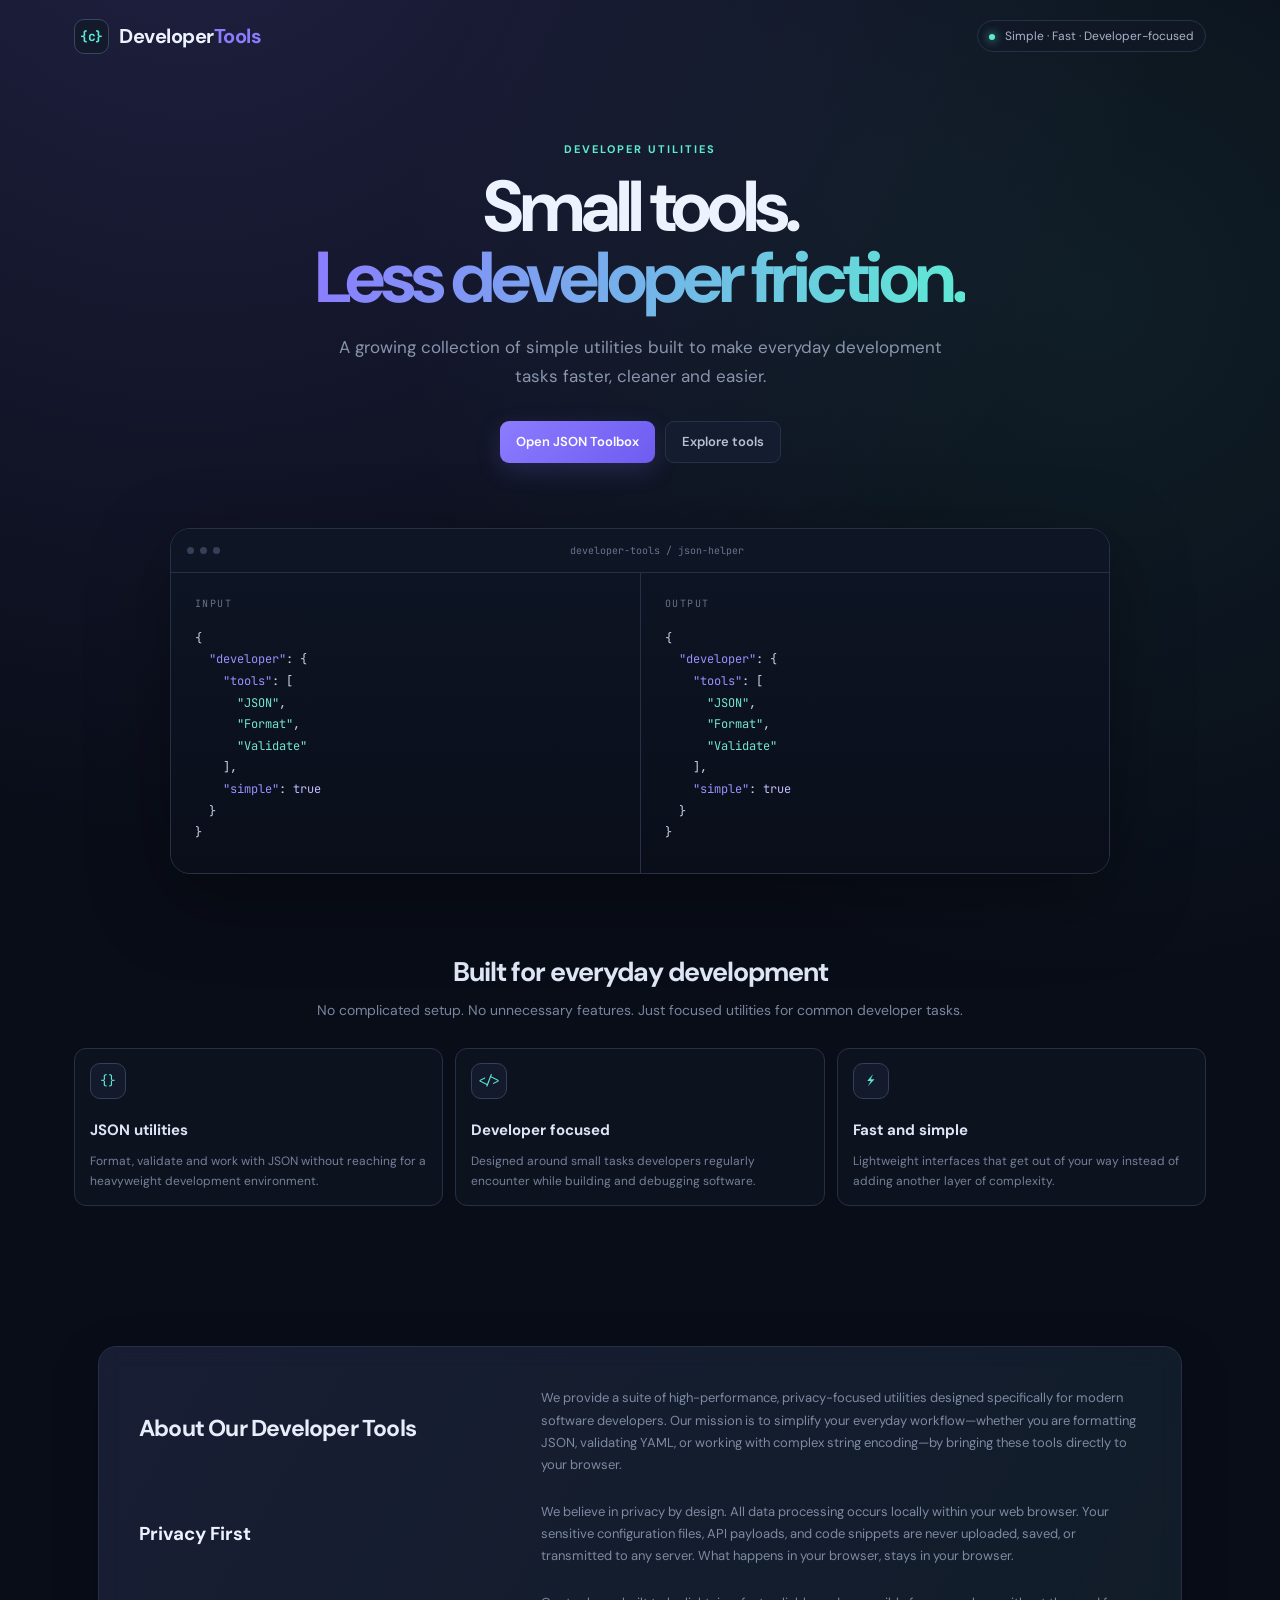
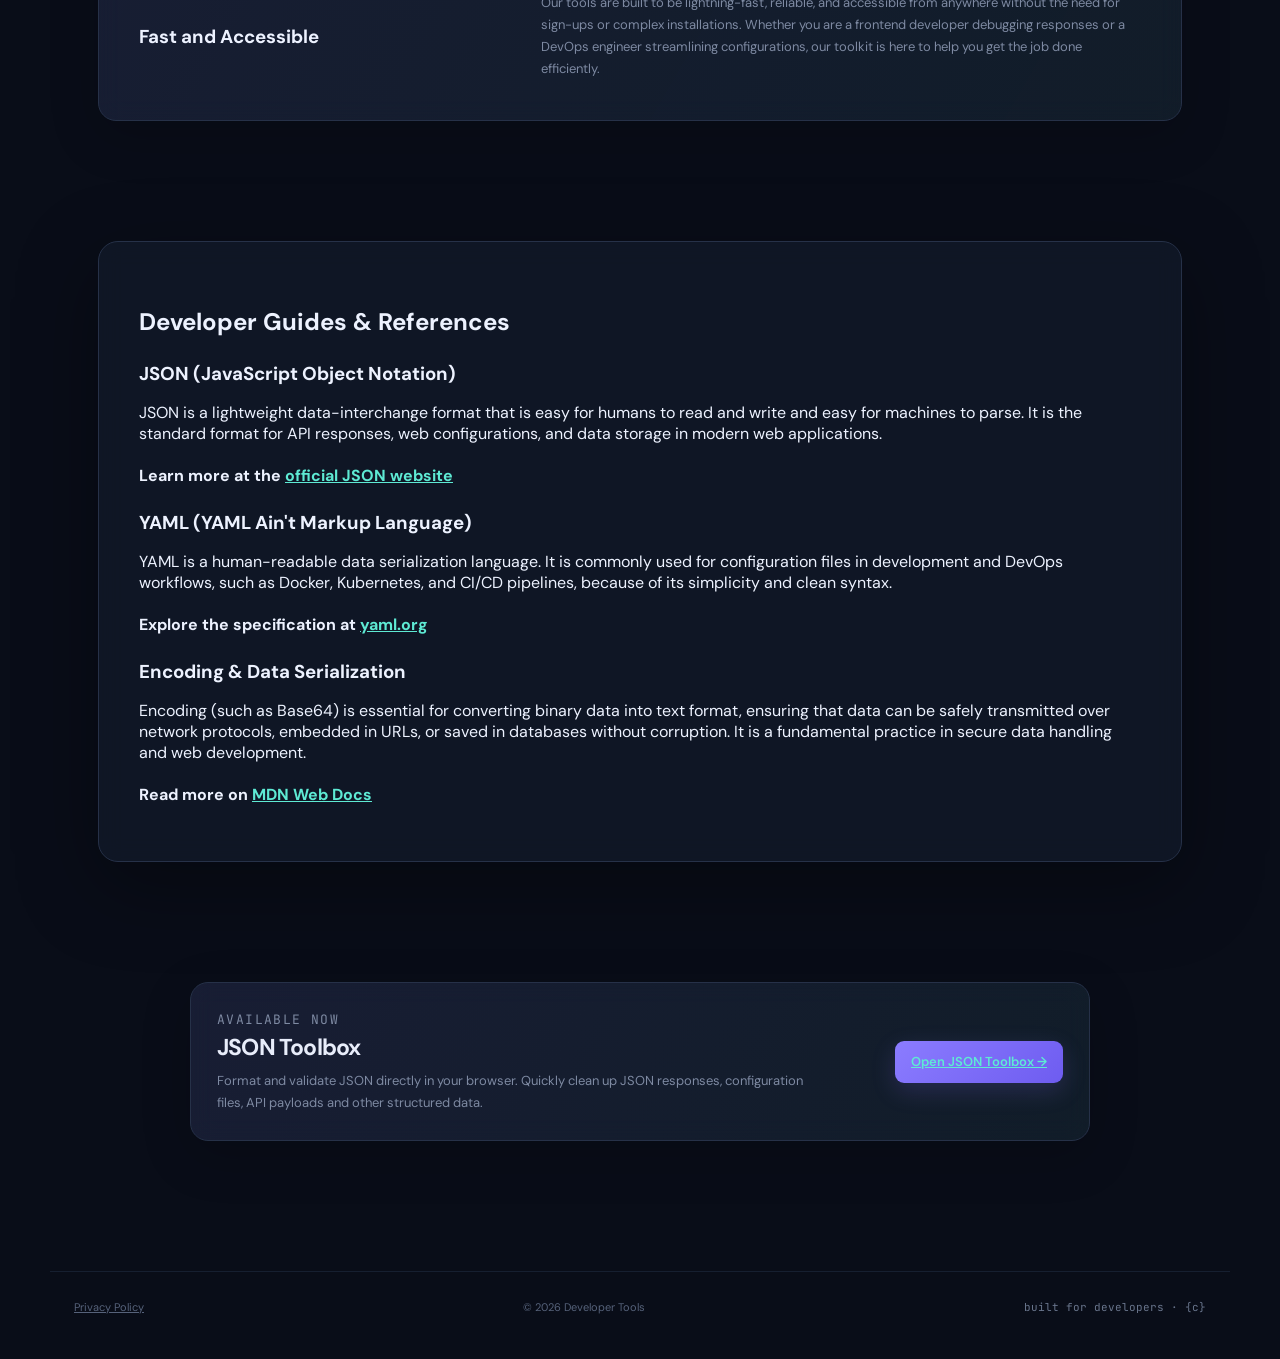
==== commit be7241bc: "Restyle guides section" ====
--- a/index.html
+++ b/index.html
@@ -246,21 +246,21 @@
     <section class="container">
       <div class="guide-card guides-section">
         <h2>Developer Guides & References</h2>
-        <p>
-          <h3>JSON (JavaScript Object Notation)</h3>
+        <h3>JSON (JavaScript Object Notation)</h3>
+        <p>
           JSON is a lightweight data-interchange format that is easy for humans to read and write and easy for machines to parse. It is the standard format for API responses, web configurations, and data storage in modern web applications.
-          <strong>Learn more at the <a href="https://www.json.org/" target="_blank" rel="noopener noreferrer">official JSON website</a></strong>
-        </p>
-        <p>
-          <h3>YAML (YAML Ain't Markup Language)</h3>
+          <br/><br/><strong>Learn more at the <a href="https://www.json.org/" target="_blank" rel="noopener noreferrer">official JSON website</a></strong>
+        </p>
+        <h3>YAML (YAML Ain't Markup Language)</h3>
+        <p>
           YAML is a human-readable data serialization language. It is commonly used for configuration files in development and DevOps workflows, such as Docker, Kubernetes, and CI/CD pipelines, because of its simplicity and clean syntax.
-          <strong>Explore the specification at <a href="https://yaml.org/" target="_blank" rel="noopener noreferrer">yaml.org</a></strong>
-        </p>
-
-        <p>
-          <h3>Encoding & Data Serialization</h3>
+          <br/><br/><strong>Explore the specification at <a href="https://yaml.org/" target="_blank" rel="noopener noreferrer">yaml.org</a></strong>
+        </p>
+
+                  <h3>Encoding & Data Serialization</h3>
+        <p>
           Encoding (such as Base64) is essential for converting binary data into text format, ensuring that data can be safely transmitted over network protocols, embedded in URLs, or saved in databases without corruption. It is a fundamental practice in secure data handling and web development.
-          <strong>Read more on <a href="https://developer.mozilla.org/en-US/docs/Glossary/Base64" target="_blank" rel="noopener noreferrer">MDN Web Docs</a></strong>
+          <br/><br/><strong>Read more on <a href="https://developer.mozilla.org/en-US/docs/Glossary/Base64" target="_blank" rel="noopener noreferrer">MDN Web Docs</a></strong>
         </p>
       </div>
     </section>
